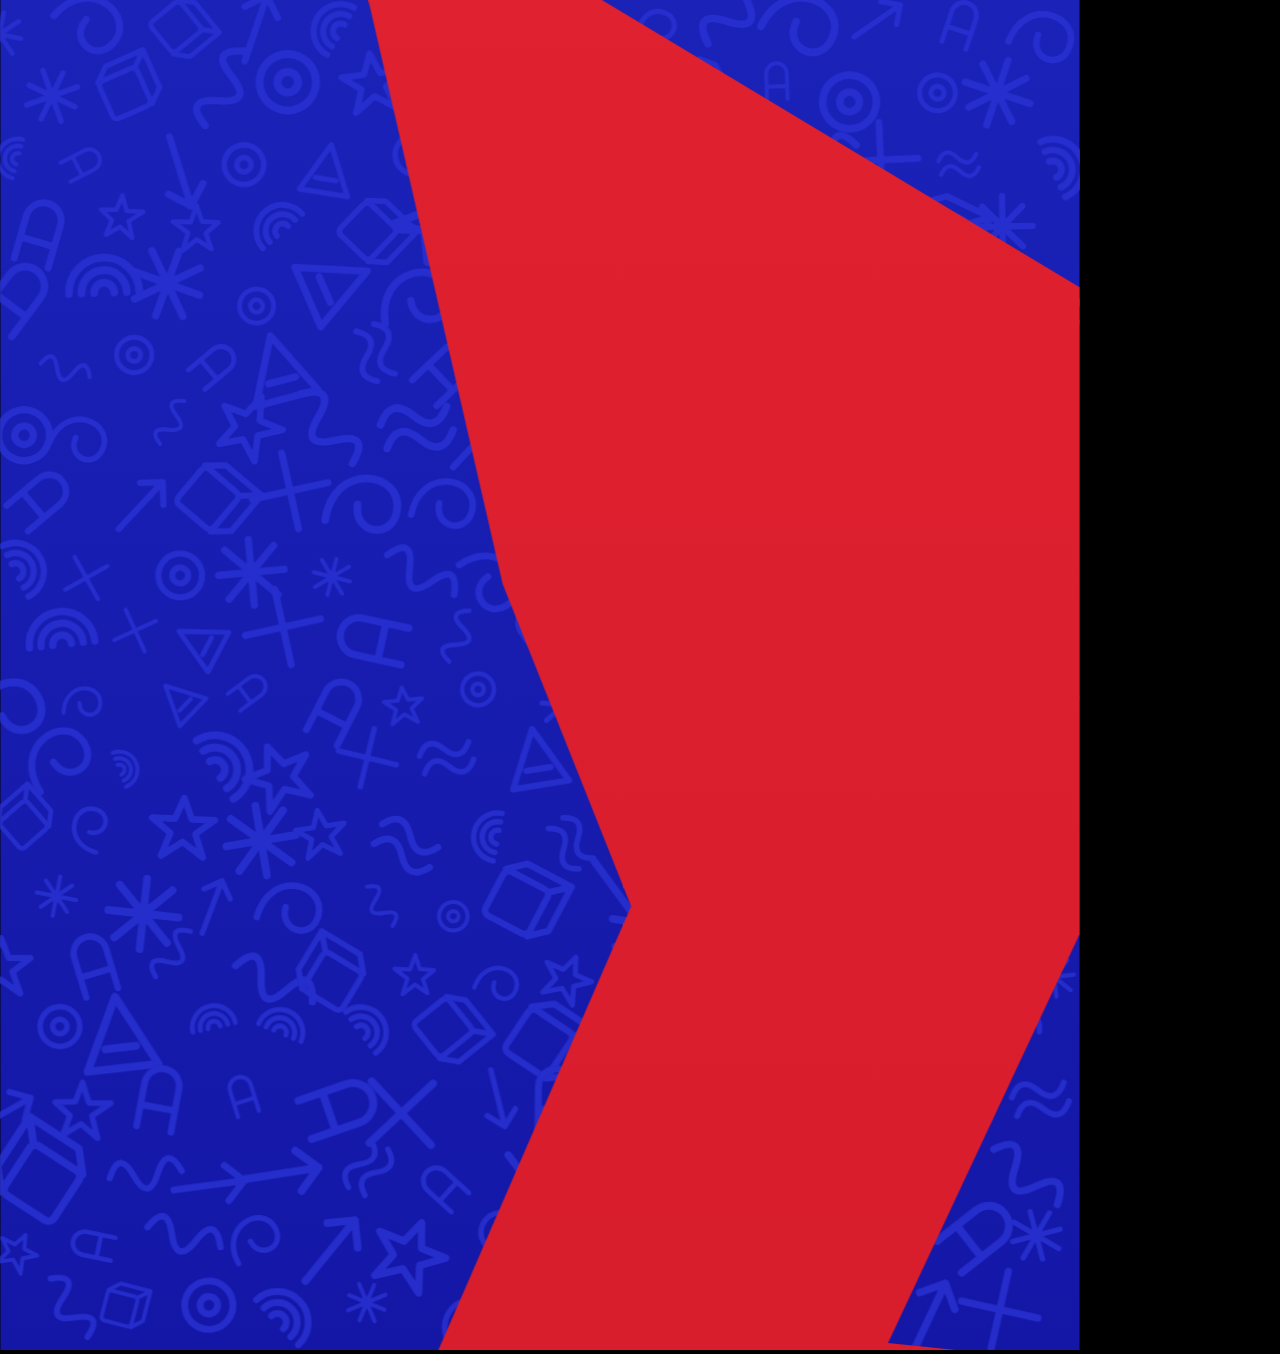
==== sisi-wenyewe/background.html @ b655f52e "Add Sisi Wenyewe post background recreation Co-Authored-By: Claude Sonnet 5.5 <noreply@anthropic.com" ====
<!doctype html><html><body style="margin:0;background:#000">
<svg id="s" xmlns="http://www.w3.org/2000/svg" width="1080" height="1350" viewBox="0 0 924 1156">
<defs>
<linearGradient id="bg" x1="0" y1="0" x2="0" y2="1"><stop offset="0" stop-color="#1a22b8"/><stop offset="1" stop-color="#1417a6"/></linearGradient>
<linearGradient id="rd" x1="0" y1="0" x2="0" y2="1"><stop offset="0" stop-color="#e0212f"/><stop offset="1" stop-color="#d81d2d"/></linearGradient>
</defs>
<rect width="924" height="1156" fill="url(#bg)"/>
<g id="doodles" fill="none" stroke="#2b34d6" stroke-width="3.2" stroke-linecap="round" stroke-linejoin="round" opacity=".75"></g>
<polygon points="315,0 515,0 924,246 924,800 760,1150 818,1156 375,1156 540,776 430,500" fill="url(#rd)"/>
</svg>
<script>
let seed=7;const r=()=>(seed=(seed*16807)%2147483647)/2147483647;
const g=document.getElementById('doodles');
const shapes=[
 s=>`<path d="M-12,0 q6,-14 12,0 t12,0 t12,0"/>`,
 s=>`<path d="M0,-14 L4,-4 L15,-4 L6,3 L10,14 L0,7 L-10,14 L-6,3 L-15,-4 L-4,-4Z"/>`,
 s=>`<circle r="11"/><circle r="4"/>`,
 s=>`<path d="M-12,-12 L12,12 M12,-12 L-12,12"/>`,
 s=>`<rect x="-12" y="-12" width="24" height="24" rx="3"/><path d="M-12,-12 l8,-7 h24 l-8,7 M12,-12 l8,-7 v24 l-8,7"/>`,
 s=>`<path d="M-16,0 H16 M8,-8 L16,0 L8,8"/>`,
 s=>`<path d="M-14,10 C-14,-14 14,-14 14,2 C14,14 -2,14 -2,2"/>`,
 s=>`<path d="M-14,14 L0,-14 L14,14Z M-6,6 H6"/>`,
 s=>`<path d="M0,-15 V15 M-15,0 H15 M-10,-10 L10,10 M10,-10 L-10,10"/>`,
 s=>`<path d="M-14,-4 Q-7,-14 0,-4 T14,-4 M-14,6 Q-7,-4 0,6 T14,6"/>`,
 s=>`<path d="M-8,14 V-6 a8,8 0 1 1 16,0 V14 M-8,4 H8"/>`,
 s=>`<path d="M-14,0 a14,14 0 0 1 28,0 M-9,0 a9,9 0 0 1 18,0 M-4,0 a4,4 0 0 1 8,0"/>`
];
for(let y=20;y<1156;y+=58)for(let x=(Math.floor(y/58)%2)*34+10;x<924;x+=68){
 const px=x+(r()-.5)*22,py=y+(r()-.5)*22,rot=(r()-.5)*160,sc=1.1+r()*1.1;
 g.insertAdjacentHTML('beforeend',`<g transform="translate(${px},${py}) rotate(${rot}) scale(${sc})">${shapes[Math.floor(r()*shapes.length)]()}</g>`);
}
</script></body></html>
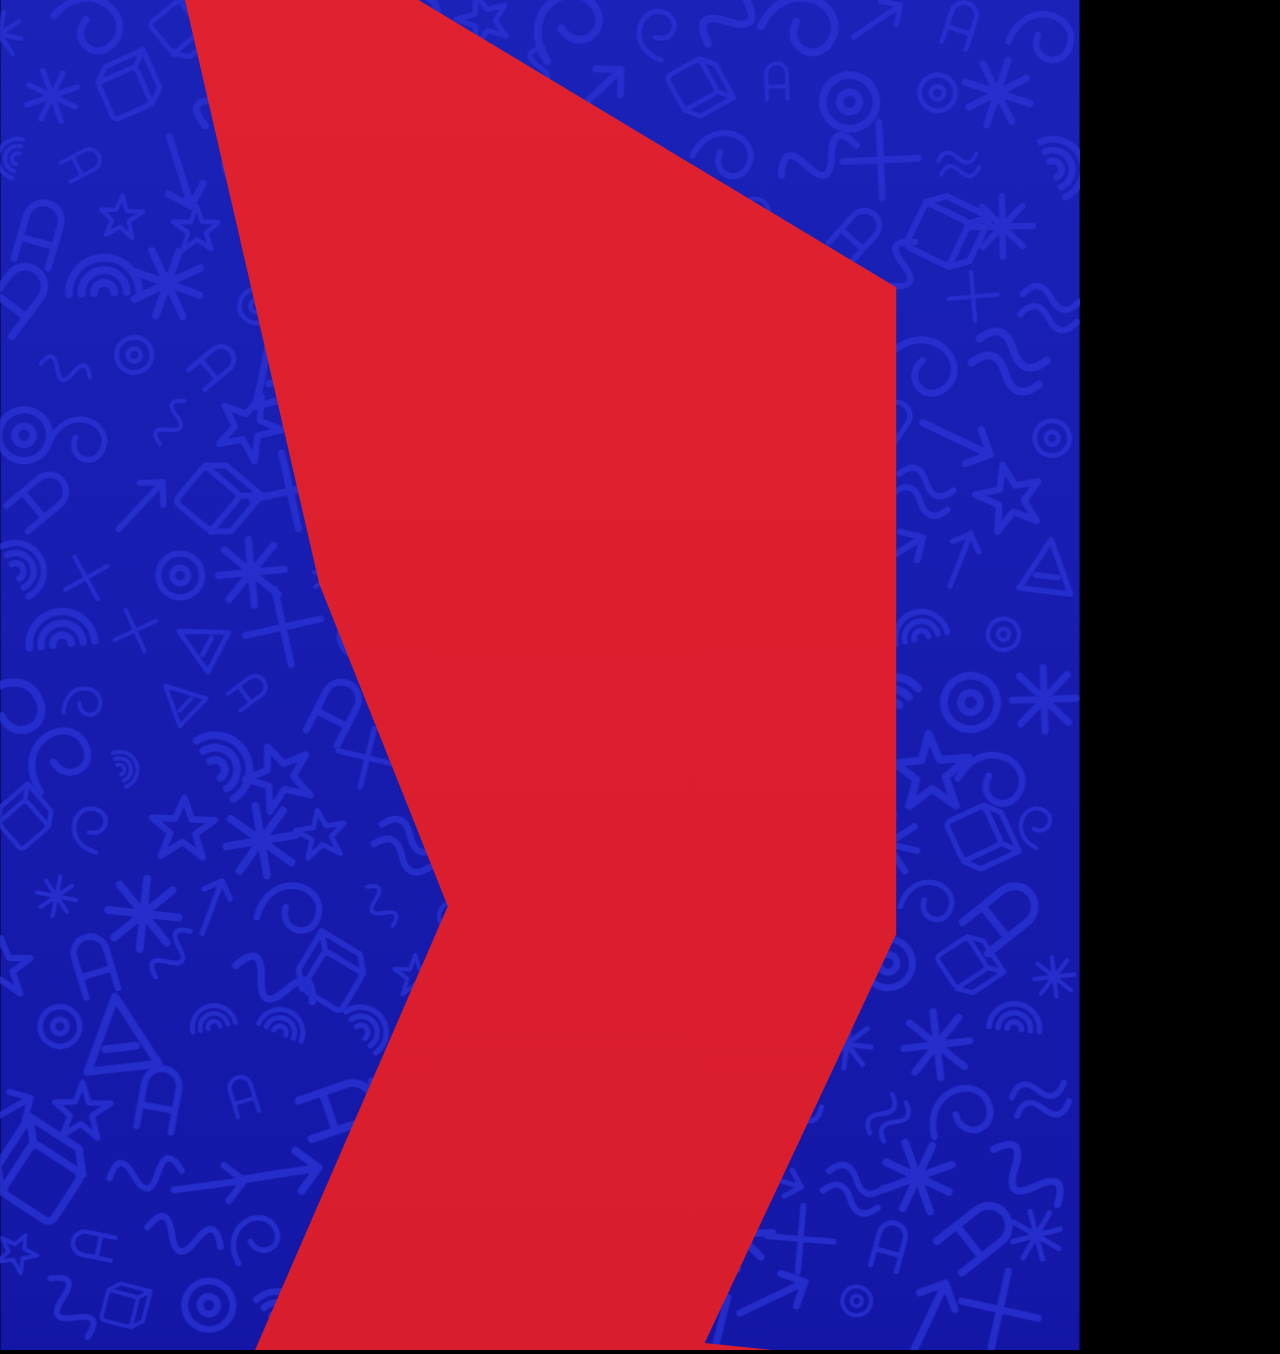
==== commit 04822870: "Center the red shape in the background Co-Authored-By: Claude Sonnet 5.5 <noreply@anthropic.com> Cla" ====
--- a/sisi-wenyewe/background.html
+++ b/sisi-wenyewe/background.html
@@ -6,7 +6,7 @@
 </defs>
 <rect width="924" height="1156" fill="url(#bg)"/>
 <g id="doodles" fill="none" stroke="#2b34d6" stroke-width="3.2" stroke-linecap="round" stroke-linejoin="round" opacity=".75"></g>
-<polygon points="315,0 515,0 924,246 924,800 760,1150 818,1156 375,1156 540,776 430,500" fill="url(#rd)"/>
+<polygon transform="translate(-157,0)" points="315,0 515,0 924,246 924,800 760,1150 818,1156 375,1156 540,776 430,500" fill="url(#rd)"/>
 </svg>
 <script>
 let seed=7;const r=()=>(seed=(seed*16807)%2147483647)/2147483647;
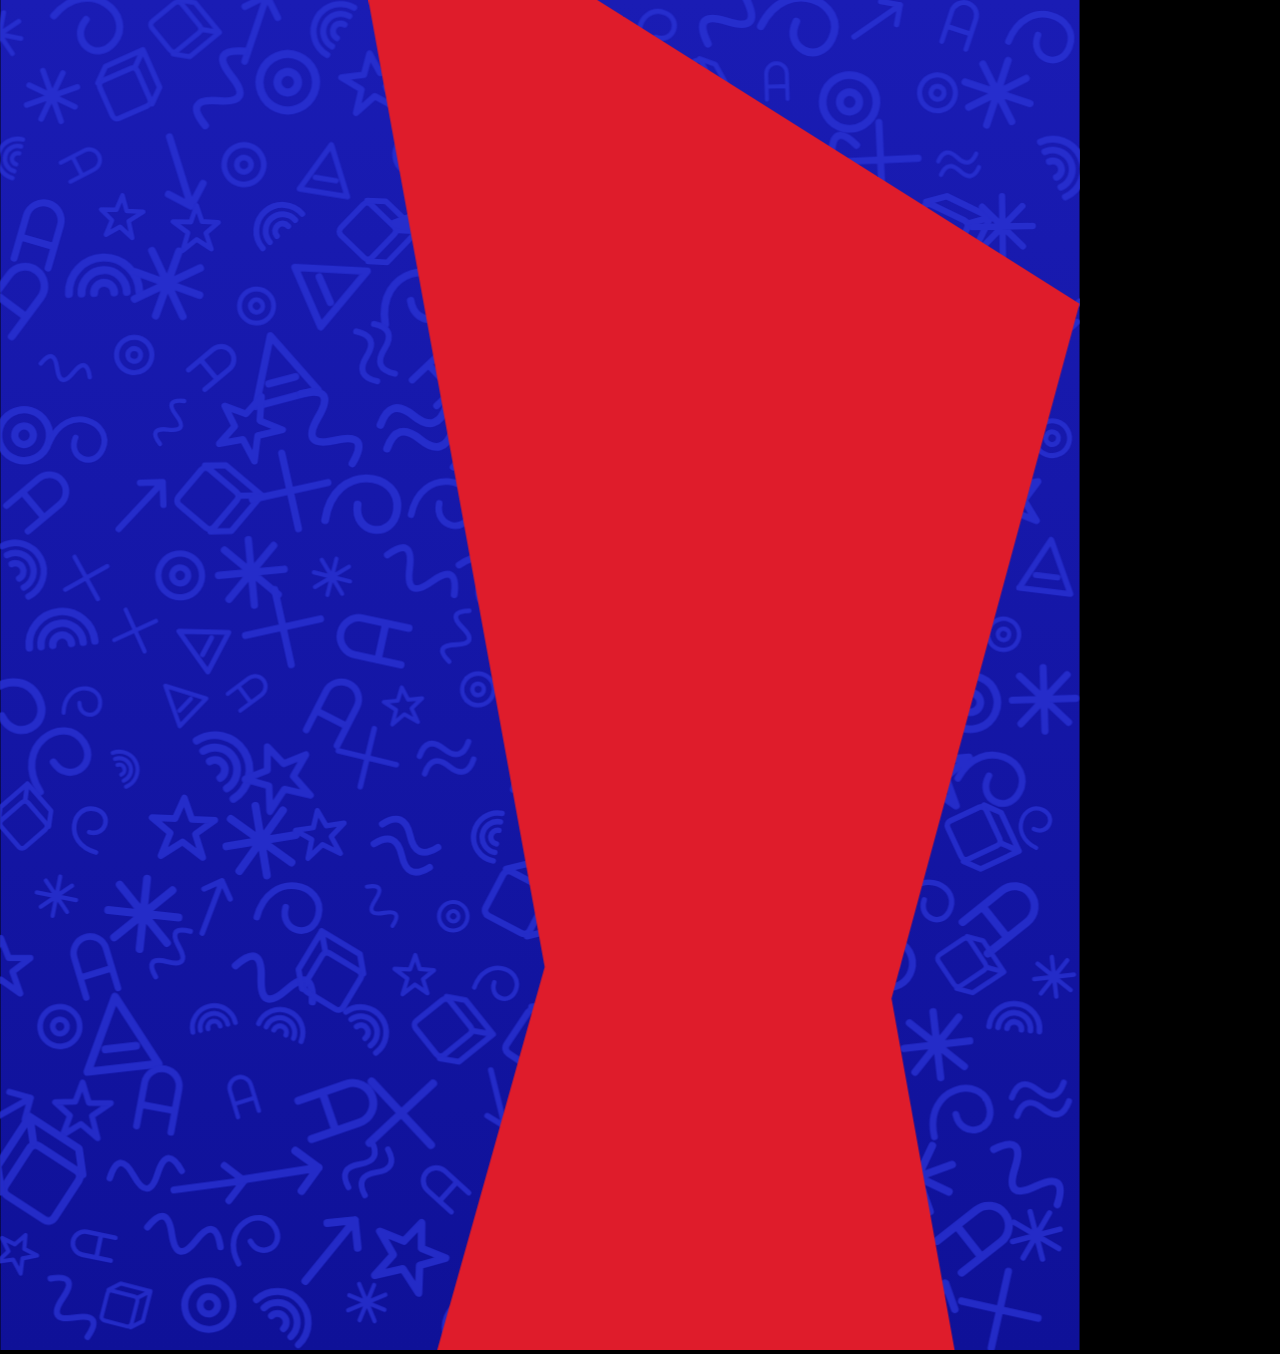
==== commit aac91a3d: "Match red shape position, size and colors to the reference Co-Authored-By: Claude Sonnet 5.5 <norepl" ====
--- a/sisi-wenyewe/background.html
+++ b/sisi-wenyewe/background.html
@@ -1,12 +1,12 @@
 <!doctype html><html><body style="margin:0;background:#000">
 <svg id="s" xmlns="http://www.w3.org/2000/svg" width="1080" height="1350" viewBox="0 0 924 1156">
 <defs>
-<linearGradient id="bg" x1="0" y1="0" x2="0" y2="1"><stop offset="0" stop-color="#1a22b8"/><stop offset="1" stop-color="#1417a6"/></linearGradient>
+<linearGradient id="bg" x1="0" y1="0" x2="0" y2="1"><stop offset="0" stop-color="#1a1cb4"/><stop offset="1" stop-color="#0f1198"/></linearGradient>
 <linearGradient id="rd" x1="0" y1="0" x2="0" y2="1"><stop offset="0" stop-color="#e0212f"/><stop offset="1" stop-color="#d81d2d"/></linearGradient>
 </defs>
 <rect width="924" height="1156" fill="url(#bg)"/>
 <g id="doodles" fill="none" stroke="#2b34d6" stroke-width="3.2" stroke-linecap="round" stroke-linejoin="round" opacity=".75"></g>
-<polygon transform="translate(-157,0)" points="315,0 515,0 924,246 924,800 760,1150 818,1156 375,1156 540,776 430,500" fill="url(#rd)"/>
+<polygon points="315,0 511,0 924,260 763,855 817,1156 374,1156 466,828" fill="#df1c2b"/>
 </svg>
 <script>
 let seed=7;const r=()=>(seed=(seed*16807)%2147483647)/2147483647;
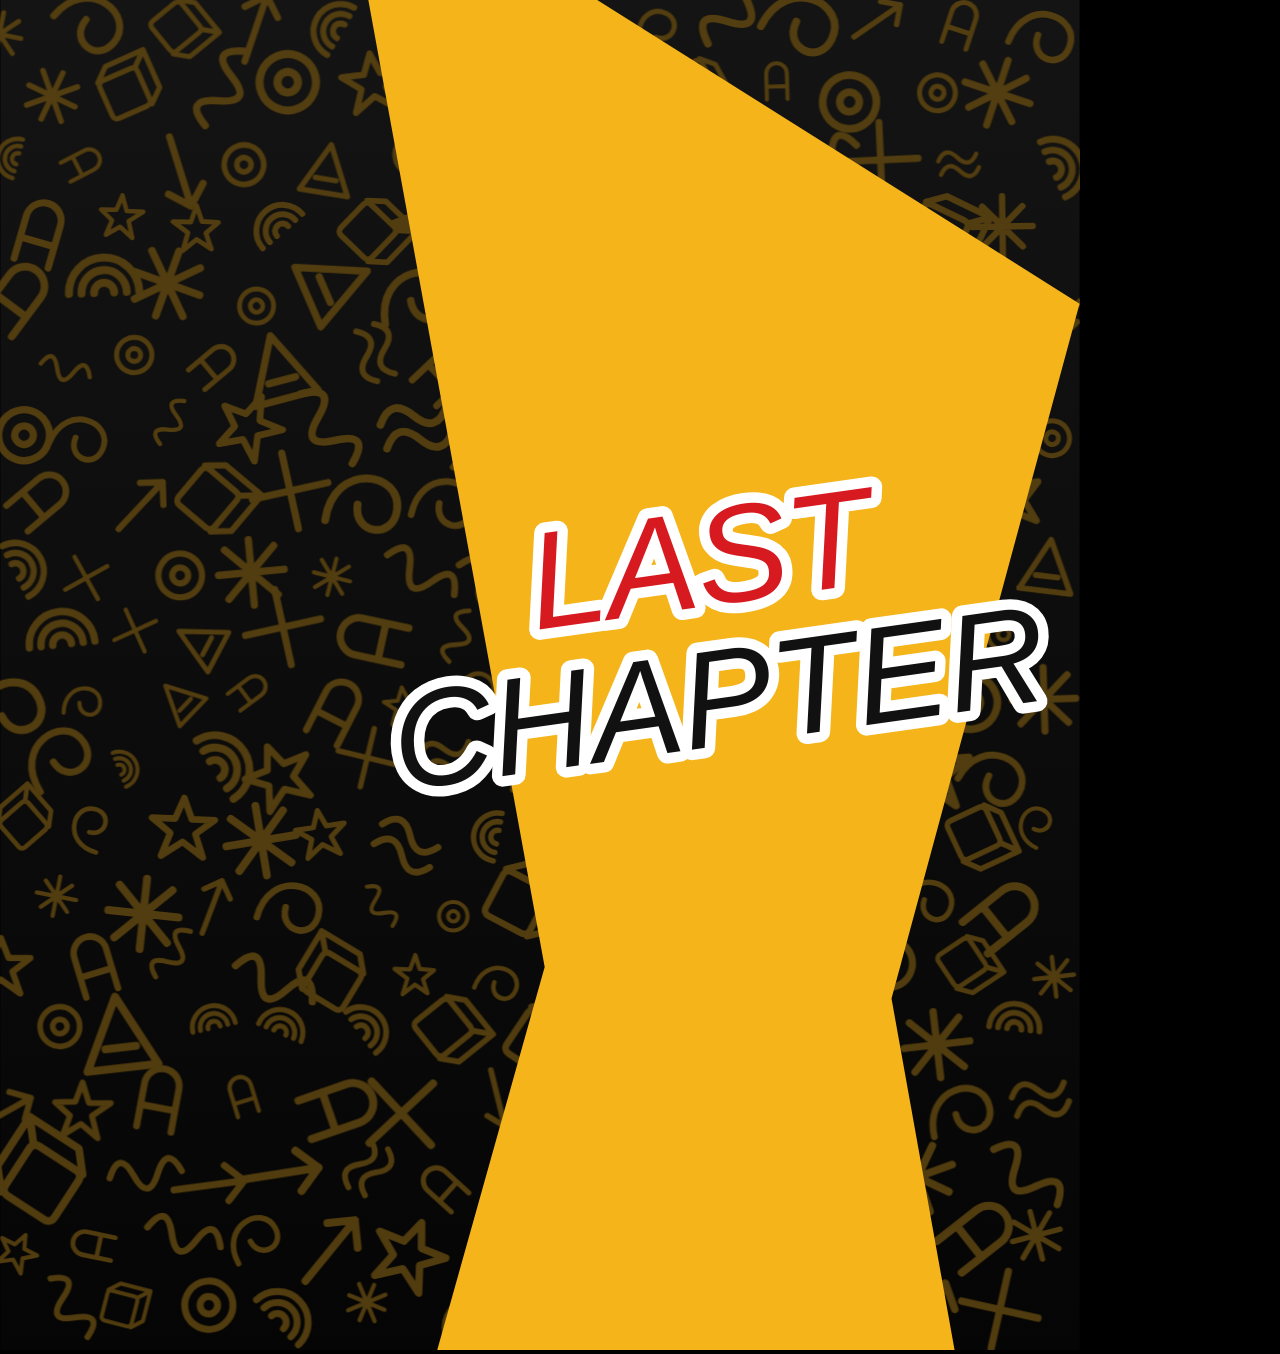
==== commit d27fd2ec: "Recolor to Mutzig palette and add LAST CHAPTER title Co-Authored-By: Claude Sonnet 5.5 <noreply@anth" ====
--- a/sisi-wenyewe/background.html
+++ b/sisi-wenyewe/background.html
@@ -1,12 +1,18 @@
 <!doctype html><html><body style="margin:0;background:#000">
 <svg id="s" xmlns="http://www.w3.org/2000/svg" width="1080" height="1350" viewBox="0 0 924 1156">
 <defs>
-<linearGradient id="bg" x1="0" y1="0" x2="0" y2="1"><stop offset="0" stop-color="#1a1cb4"/><stop offset="1" stop-color="#0f1198"/></linearGradient>
+<linearGradient id="bg" x1="0" y1="0" x2="0" y2="1"><stop offset="0" stop-color="#141414"/><stop offset="1" stop-color="#050505"/></linearGradient>
 <linearGradient id="rd" x1="0" y1="0" x2="0" y2="1"><stop offset="0" stop-color="#e0212f"/><stop offset="1" stop-color="#d81d2d"/></linearGradient>
 </defs>
 <rect width="924" height="1156" fill="url(#bg)"/>
-<g id="doodles" fill="none" stroke="#2b34d6" stroke-width="3.2" stroke-linecap="round" stroke-linejoin="round" opacity=".75"></g>
-<polygon points="315,0 511,0 924,260 763,855 817,1156 374,1156 466,828" fill="#df1c2b"/>
+<g id="doodles" fill="none" stroke="#5a4310" stroke-width="3.2" stroke-linecap="round" stroke-linejoin="round" opacity=".9"></g>
+<polygon points="315,0 511,0 924,260 763,855 817,1156 374,1156 466,828" fill="#f4b41a"/>
+<polygon points="315,0 340,0 487,828 466,828" fill="#d71920" transform="translate(-0,0)" opacity="0"/>
+<g transform="rotate(-8 600 560)" font-family="Impact,'Arial Black',sans-serif" font-style="italic" text-anchor="middle">
+<text x="610" y="520" font-size="118" fill="#fff" stroke="#fff" stroke-width="18" stroke-linejoin="round">LAST</text>
+<text x="610" y="640" font-size="118" fill="#fff" stroke="#fff" stroke-width="18" stroke-linejoin="round">CHAPTER</text>
+<text x="610" y="520" font-size="118" fill="#d71920">LAST</text>
+<text x="610" y="640" font-size="118" fill="#111">CHAPTER</text></g>
 </svg>
 <script>
 let seed=7;const r=()=>(seed=(seed*16807)%2147483647)/2147483647;
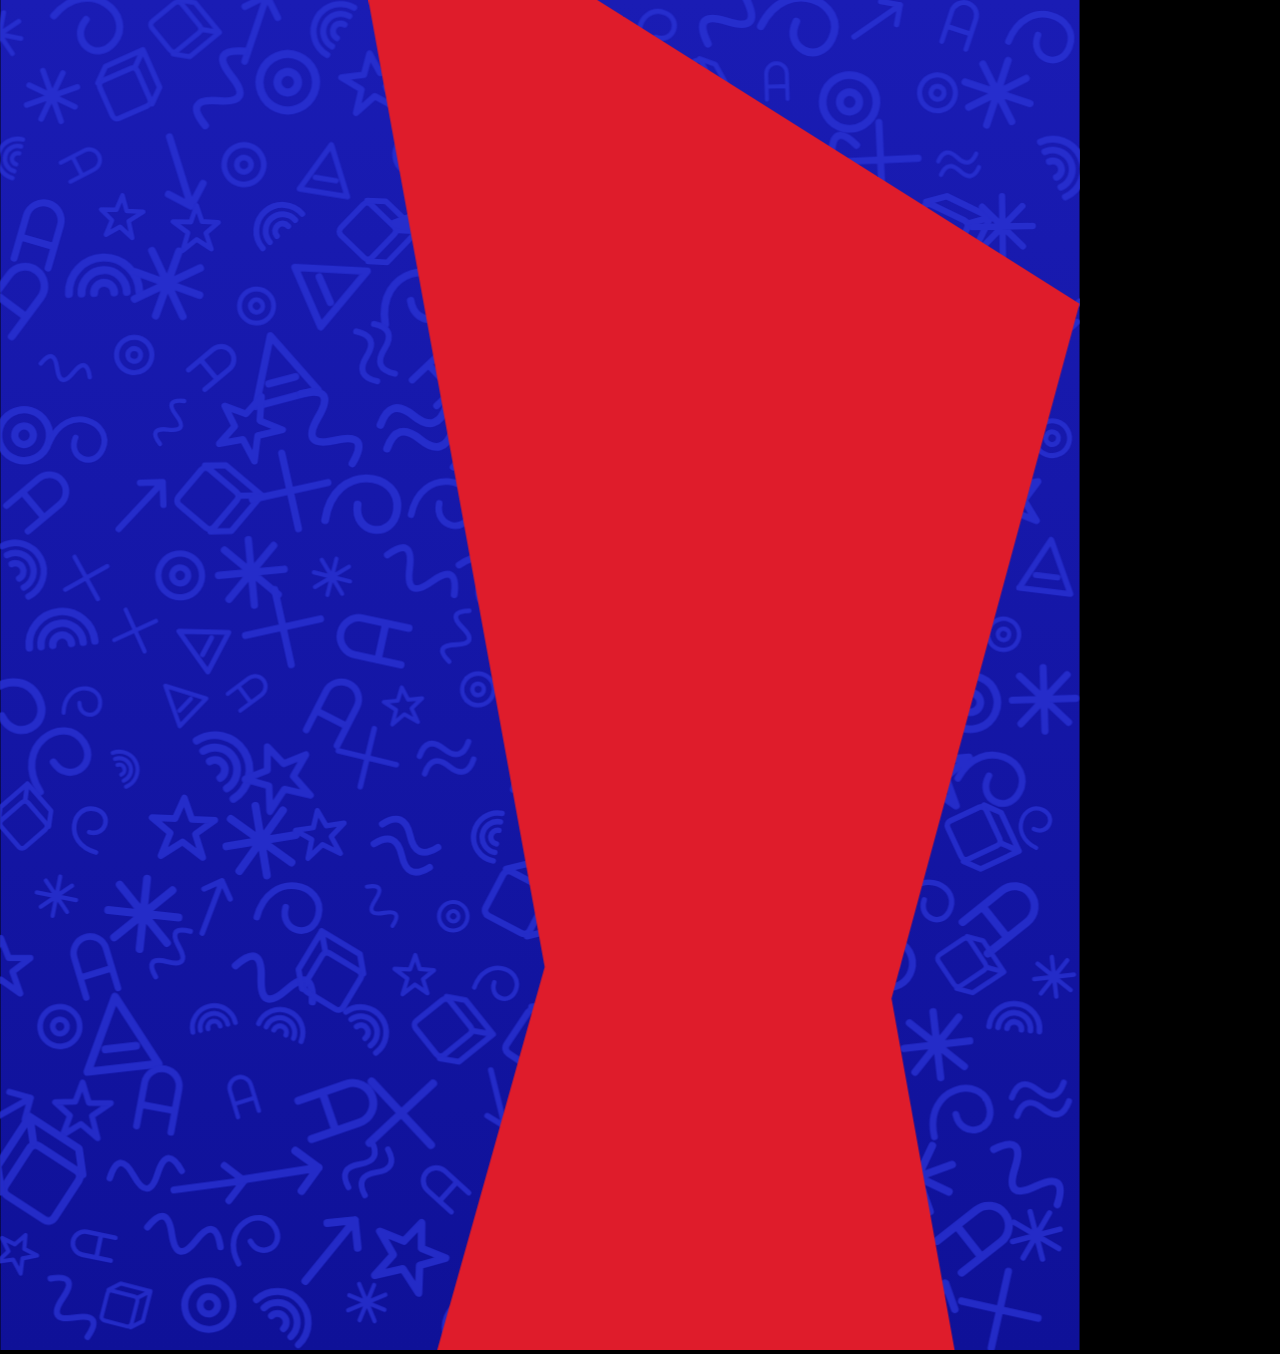
==== commit bda3fa51: "Revert Mutzig recolor and LAST CHAPTER title Co-Authored-By: Claude Sonnet 5.5 <noreply@anthropic.co" ====
--- a/sisi-wenyewe/background.html
+++ b/sisi-wenyewe/background.html
@@ -1,18 +1,12 @@
 <!doctype html><html><body style="margin:0;background:#000">
 <svg id="s" xmlns="http://www.w3.org/2000/svg" width="1080" height="1350" viewBox="0 0 924 1156">
 <defs>
-<linearGradient id="bg" x1="0" y1="0" x2="0" y2="1"><stop offset="0" stop-color="#141414"/><stop offset="1" stop-color="#050505"/></linearGradient>
+<linearGradient id="bg" x1="0" y1="0" x2="0" y2="1"><stop offset="0" stop-color="#1a1cb4"/><stop offset="1" stop-color="#0f1198"/></linearGradient>
 <linearGradient id="rd" x1="0" y1="0" x2="0" y2="1"><stop offset="0" stop-color="#e0212f"/><stop offset="1" stop-color="#d81d2d"/></linearGradient>
 </defs>
 <rect width="924" height="1156" fill="url(#bg)"/>
-<g id="doodles" fill="none" stroke="#5a4310" stroke-width="3.2" stroke-linecap="round" stroke-linejoin="round" opacity=".9"></g>
-<polygon points="315,0 511,0 924,260 763,855 817,1156 374,1156 466,828" fill="#f4b41a"/>
-<polygon points="315,0 340,0 487,828 466,828" fill="#d71920" transform="translate(-0,0)" opacity="0"/>
-<g transform="rotate(-8 600 560)" font-family="Impact,'Arial Black',sans-serif" font-style="italic" text-anchor="middle">
-<text x="610" y="520" font-size="118" fill="#fff" stroke="#fff" stroke-width="18" stroke-linejoin="round">LAST</text>
-<text x="610" y="640" font-size="118" fill="#fff" stroke="#fff" stroke-width="18" stroke-linejoin="round">CHAPTER</text>
-<text x="610" y="520" font-size="118" fill="#d71920">LAST</text>
-<text x="610" y="640" font-size="118" fill="#111">CHAPTER</text></g>
+<g id="doodles" fill="none" stroke="#2b34d6" stroke-width="3.2" stroke-linecap="round" stroke-linejoin="round" opacity=".75"></g>
+<polygon points="315,0 511,0 924,260 763,855 817,1156 374,1156 466,828" fill="#df1c2b"/>
 </svg>
 <script>
 let seed=7;const r=()=>(seed=(seed*16807)%2147483647)/2147483647;
